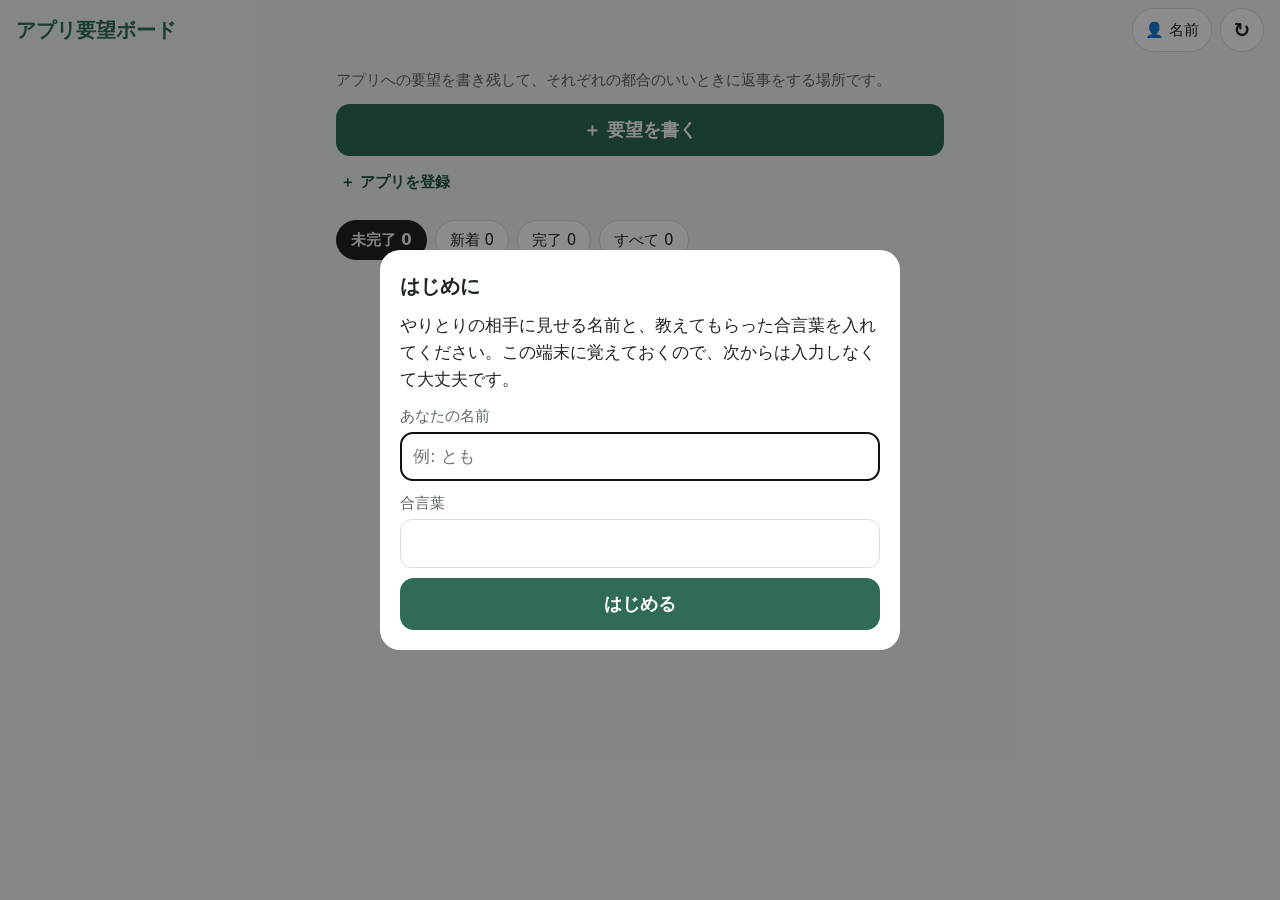
==== index.html @ 2dc2fb6a "送る欄の下に、10分間は取り消せることを書いておく Co-Authored-By: Claude Opus 5.5 <noreply@anthropic.com>" ====
<!doctype html>
<html lang="ja">
<head>
  <meta charset="utf-8">
  <meta name="viewport" content="width=device-width, initial-scale=1, viewport-fit=cover">
  <title>アプリ要望ボード</title>
  <meta name="description" content="アプリへの要望を書き残して、それぞれのタイミングで返事をする場所">
  <meta name="theme-color" content="#2f6b55">
  <link rel="manifest" href="manifest.json">
  <link rel="icon" href="icon.svg" type="image/svg+xml">
  <link rel="apple-touch-icon" href="icon.svg">
  <meta name="apple-mobile-web-app-capable" content="yes">
  <meta name="apple-mobile-web-app-title" content="要望ボード">
  <!-- 画面とプログラムの版をそろえるため、直したら ?v= の数字を上げる -->
  <link rel="stylesheet" href="style.css?v=5">
</head>
<body>
  <!-- ヘッダー：アプリ名、自分の名前、読み込み直し -->
  <header class="app-header">
    <h1 class="app-title">アプリ要望ボード</h1>
    <div class="header-right">
      <button class="name-button" id="name-button" type="button" aria-label="名前と合言葉を変える"></button>
      <button class="icon-button" id="reload-button" type="button" aria-label="最新の内容を読み込む">↻</button>
    </div>
  </header>

  <main class="app-main">
    <p class="banner" id="banner" hidden></p>

    <!-- 一覧画面 -->
    <section class="view" id="view-list">
      <p class="lead">アプリへの要望を書き残して、それぞれの都合のいいときに返事をする場所です。</p>
      <button class="primary-button" id="open-form" type="button">＋ 要望を書く</button>

      <div class="filter-group" id="app-filter" role="group" aria-label="アプリで絞り込む"></div>
      <button class="text-button add-app-button" id="open-app-form" type="button">＋ アプリを登録</button>

      <!-- 絞り込み中のアプリ：URLを開く・変更する -->
      <div class="app-card" id="app-card" hidden></div>

      <div class="filter-group" id="status-filter" role="group" aria-label="状態で絞り込む"></div>

      <div class="item-list" id="item-list" aria-live="polite"></div>
    </section>

    <!-- 詳細画面（やりとり） -->
    <section class="view" id="view-detail" hidden>
      <button class="back-button" id="back-button" type="button">‹ 一覧にもどる</button>
      <article class="detail" id="detail"></article>

      <h2 class="section-title">やりとり</h2>
      <div class="thread" id="thread"></div>

      <form class="compose" id="reply-form">
        <label class="visually-hidden" for="reply-text">返事を書く</label>
        <div class="input-with-mic">
          <textarea class="text-input" id="reply-text" rows="3" maxlength="4000" placeholder="返事や質問、やってみた結果などを書く"></textarea>
          <button class="mic-button" type="button" data-mic-for="reply-text" aria-pressed="false" aria-label="声で入力する">🎤</button>
        </div>
        <p class="mic-hint" data-mic-hint-for="reply-text"></p>
        <div class="thumbs" id="reply-images"></div>
        <div class="compose-actions">
          <label class="secondary-button file-button">
            📷 画像をつける
            <input type="file" id="reply-file" accept="image/*" multiple hidden>
          </label>
          <button class="primary-button" id="reply-submit" type="submit">返事を送る</button>
        </div>
        <p class="undo-hint">間違えても、送ってから10分間は「取り消す」で消せます</p>
      </form>
    </section>
  </main>

  <!-- 要望を書く -->
  <dialog class="sheet" id="form-dialog" aria-labelledby="form-title">
    <form class="compose" id="item-form" method="dialog">
      <h2 id="form-title">要望を書く</h2>
      <label class="field">どのアプリ？
        <select class="text-field" id="item-app-select"></select>
      </label>
      <!-- 一覧にないアプリを選んだときだけ、名前を入れる欄を出す -->
      <label class="field" id="item-app-new" hidden>新しいアプリの名前
        <input class="text-field" type="text" id="item-app" maxlength="60" placeholder="例: VoiceFix">
      </label>
      <label class="field" for="item-body">内容（どの画面で、何が、どうなってほしいか）</label>
      <div class="input-with-mic">
        <textarea class="text-input" id="item-body" rows="5" maxlength="4000" required placeholder="例: 送信したあと、記録の画面にすぐ切り替わってほしい"></textarea>
        <button class="mic-button" type="button" data-mic-for="item-body" aria-pressed="false" aria-label="声で入力する">🎤</button>
      </div>
      <p class="mic-hint" data-mic-hint-for="item-body"></p>
      <div class="thumbs" id="item-images"></div>
      <label class="secondary-button file-button">
        📷 画像をつける（6枚まで）
        <input type="file" id="item-file" accept="image/*" multiple hidden>
      </label>
      <div class="compose-actions">
        <button class="text-button" id="form-cancel" type="button">やめる</button>
        <button class="primary-button" id="item-submit" type="submit" value="submit">書き残す</button>
      </div>
      <p class="undo-hint">間違えても、送ってから10分間は「取り消す」で消せます（相手が返事をする前まで）</p>
    </form>
  </dialog>

  <!-- アプリの登録（相手にも見える） -->
  <dialog class="sheet" id="app-dialog" aria-labelledby="app-dialog-title">
    <form class="compose" id="app-form" method="dialog">
      <h2 id="app-dialog-title">アプリを登録</h2>
      <p class="muted">登録したアプリは、相手の画面にも出ます。URL を入れておくと、ボードからそのアプリを開けます。</p>
      <label class="field">アプリ名
        <input class="text-field" type="text" id="app-name" maxlength="60" required placeholder="例: VoiceFix">
      </label>
      <label class="field">URL（なくてもOK）
        <input class="text-field" type="text" id="app-url" maxlength="500" inputmode="url" placeholder="https://…">
      </label>
      <div class="compose-actions">
        <button class="text-button" id="app-cancel" type="button">やめる</button>
        <button class="primary-button" id="app-submit" type="submit" value="submit">登録する</button>
      </div>
    </form>
  </dialog>

  <!-- はじめに：名前と合言葉 -->
  <dialog class="sheet" id="setup-dialog" aria-labelledby="setup-title">
    <form class="compose" id="setup-form" method="dialog">
      <h2 id="setup-title">はじめに</h2>
      <p>やりとりの相手に見せる名前と、教えてもらった合言葉を入れてください。この端末に覚えておくので、次からは入力しなくて大丈夫です。</p>
      <label class="field">あなたの名前
        <input class="text-field" type="text" id="setup-name" maxlength="30" required autocomplete="nickname" placeholder="例: とも">
      </label>
      <label class="field">合言葉
        <input class="text-field" type="password" id="setup-pass" maxlength="100" required autocomplete="off">
      </label>
      <p class="form-error" id="setup-error" role="alert"></p>
      <div class="compose-actions">
        <button class="text-button" id="setup-cancel" type="button" hidden>やめる</button>
        <button class="primary-button" id="setup-submit" type="submit" value="submit">はじめる</button>
      </div>
    </form>
  </dialog>

  <!-- 画像の拡大表示 -->
  <div class="lightbox" id="lightbox" hidden role="dialog" aria-label="画像の拡大">
    <img id="lightbox-img" alt="添付画像の拡大">
  </div>

  <div class="toast" id="toast" role="status" hidden></div>

  <script src="app.js?v=5"></script>
</body>
</html>
---- style.css ----
/* ===== 色やサイズの共通設定 ===== */
:root {
  --color-bg: #f1f5f2;
  --color-surface: #ffffff;
  --color-text: #1d2622;
  --color-muted: #5b6862;
  --color-border: #d5ded8;
  --color-accent: #2f6b55;
  --color-accent-strong: #24543f;
  --color-accent-soft: #dcebe3;
  --color-new: #d2462f;
  --color-listening: #e0373b;
  --status-todo: #5b6862;
  --status-doing: #2d5c8f;
  --status-review: #9a6a00;
  --status-done: #3d7a3a;
  --radius: 14px;
  color-scheme: light;
}

/* ダークモード */
@media (prefers-color-scheme: dark) {
  :root:not([data-theme="light"]) {
    --color-bg: #131916;
    --color-surface: #1c2420;
    --color-text: #e6ede8;
    --color-muted: #a9b7af;
    --color-border: #2f3a35;
    --color-accent: #86c7ae;
    --color-accent-strong: #a3d8c3;
    --color-accent-soft: #23352e;
    --color-new: #ff7a63;
    --color-listening: #ff5a5e;
    --status-todo: #a9b7af;
    --status-doing: #8db6e6;
    --status-review: #e2b85a;
    --status-done: #8fcb86;
    color-scheme: dark;
  }
}

:root[data-theme="dark"] {
  --color-bg: #131916;
  --color-surface: #1c2420;
  --color-text: #e6ede8;
  --color-muted: #a9b7af;
  --color-border: #2f3a35;
  --color-accent: #86c7ae;
  --color-accent-strong: #a3d8c3;
  --color-accent-soft: #23352e;
  --color-new: #ff7a63;
  --color-listening: #ff5a5e;
  --status-todo: #a9b7af;
  --status-doing: #8db6e6;
  --status-review: #e2b85a;
  --status-done: #8fcb86;
  color-scheme: dark;
}

/* ===== 基本 ===== */
* {
  box-sizing: border-box;
}

body {
  margin: 0;
  background: var(--color-bg);
  color: var(--color-text);
  font-family: "Hiragino Sans", "Noto Sans JP", "Yu Gothic UI", system-ui, sans-serif;
  font-size: 17px;
  line-height: 1.6;
  -webkit-tap-highlight-color: transparent;
}

button,
input,
select,
textarea {
  font: inherit;
  color: inherit;
}

button,
select {
  cursor: pointer;
}

[hidden] {
  display: none !important;
}

.visually-hidden {
  position: absolute;
  width: 1px;
  height: 1px;
  overflow: hidden;
  clip: rect(0 0 0 0);
  white-space: nowrap;
}

/* ===== ヘッダー ===== */
.app-header {
  position: sticky;
  top: 0;
  z-index: 10;
  display: flex;
  align-items: center;
  justify-content: space-between;
  gap: 8px;
  padding: calc(8px + env(safe-area-inset-top)) 16px 8px;
  background: var(--color-bg);
}

.app-title {
  margin: 0;
  font-size: 20px;
  font-weight: 800;
  color: var(--color-accent);
  white-space: nowrap;
}

.header-right {
  display: flex;
  align-items: center;
  gap: 8px;
  min-width: 0;
}

.name-button {
  min-height: 44px;
  max-width: 40vw;
  padding: 0 12px;
  overflow: hidden;
  border: 1px solid var(--color-border);
  border-radius: 999px;
  background: var(--color-surface);
  font-size: 15px;
  text-overflow: ellipsis;
  white-space: nowrap;
}

.icon-button {
  flex: none;
  width: 44px;
  height: 44px;
  border: 1px solid var(--color-border);
  border-radius: 50%;
  background: var(--color-surface);
  font-size: 20px;
  font-weight: 700;
}

/* ===== メイン ===== */
.app-main {
  max-width: 640px;
  margin: 0 auto;
  padding: 8px 16px calc(32px + env(safe-area-inset-bottom));
}

.banner {
  margin: 0 0 12px;
  padding: 10px 14px;
  border: 1px dashed var(--color-border);
  border-radius: var(--radius);
  background: var(--color-surface);
  color: var(--color-muted);
  font-size: 15px;
}

.lead {
  margin: 0 0 12px;
  color: var(--color-muted);
  font-size: 15px;
}

.muted {
  color: var(--color-muted);
  font-size: 15px;
}

/* ===== ボタン ===== */
.primary-button {
  width: 100%;
  min-height: 52px;
  border: none;
  border-radius: var(--radius);
  background: var(--color-accent);
  color: #fff;
  font-size: 18px;
  font-weight: 800;
}

:root[data-theme="dark"] .primary-button {
  color: #10201a;
}

@media (prefers-color-scheme: dark) {
  :root:not([data-theme="light"]) .primary-button {
    color: #10201a;
  }
}

.primary-button:disabled {
  opacity: 0.5;
  cursor: not-allowed;
}

.secondary-button {
  display: inline-flex;
  align-items: center;
  justify-content: center;
  min-height: 44px;
  padding: 8px 16px;
  border: 1px solid var(--color-accent);
  border-radius: 12px;
  background: var(--color-surface);
  color: var(--color-accent-strong);
  font-weight: 700;
}

.file-button {
  cursor: pointer;
}

.text-button {
  min-height: 44px;
  padding: 0 16px;
  border: none;
  background: none;
  color: var(--color-muted);
  text-decoration: underline;
}

.back-button {
  min-height: 44px;
  margin-bottom: 8px;
  padding: 0;
  border: none;
  background: none;
  color: var(--color-accent-strong);
  font-weight: 700;
}

/* ===== 絞り込み ===== */
.filter-group {
  display: flex;
  flex-wrap: wrap;
  gap: 8px;
  margin-top: 16px;
}

.filter-group + .filter-group {
  margin-top: 8px;
}

.chip {
  min-height: 40px;
  padding: 4px 14px;
  border: 1px solid var(--color-border);
  border-radius: 999px;
  background: var(--color-surface);
  font-size: 15px;
}

.chip[aria-pressed="true"] {
  border-color: var(--color-text);
  background: var(--color-text);
  color: var(--color-bg);
  font-weight: 700;
}

/* ===== アプリの登録・リンク ===== */
.add-app-button {
  margin-top: 4px;
  padding: 0 4px;
  color: var(--color-accent-strong);
  font-size: 15px;
  font-weight: 700;
  text-decoration: none;
}

.app-card {
  display: flex;
  flex-wrap: wrap;
  align-items: center;
  gap: 4px 12px;
  margin-top: 8px;
  padding: 10px 14px;
  border: 1px solid var(--color-border);
  border-radius: var(--radius);
  background: var(--color-surface);
}

.app-card-name {
  overflow-wrap: anywhere;
}

.app-card .text-button {
  min-height: 40px;
  padding: 0 4px;
  font-size: 14px;
}

.app-link {
  display: inline-flex;
  align-items: center;
  min-height: 40px;
  color: var(--color-accent-strong);
  font-weight: 700;
}

.detail-app {
  display: inline-flex;
  flex-wrap: wrap;
  align-items: center;
  gap: 4px 10px;
}

/* ===== 一覧 ===== */
.item-list {
  display: flex;
  flex-direction: column;
  gap: 10px;
  margin-top: 16px;
}

.item-card {
  display: flex;
  flex-direction: column;
  gap: 6px;
  width: 100%;
  padding: 14px 16px;
  border: 1px solid var(--color-border);
  border-radius: var(--radius);
  background: var(--color-surface);
  text-align: left;
}

.item-card:hover {
  border-color: var(--color-muted);
}

.item-title {
  display: flex;
  align-items: center;
  gap: 8px;
  min-width: 0;
  font-weight: 700;
}

.item-title-text {
  overflow: hidden;
  text-overflow: ellipsis;
  white-space: nowrap;
}

.new-tag {
  flex: none;
  padding: 0 6px;
  border-radius: 4px;
  background: var(--color-new);
  color: #fff;
  font-size: 12px;
  font-weight: 800;
  letter-spacing: 0.05em;
}

.item-meta {
  display: flex;
  flex-wrap: wrap;
  align-items: center;
  gap: 6px 10px;
  font-size: 14px;
  color: var(--color-muted);
}

.item-last {
  overflow: hidden;
  color: var(--color-muted);
  font-size: 14px;
  text-overflow: ellipsis;
  white-space: nowrap;
}

.app-tag {
  padding: 0 8px;
  border-radius: 6px;
  background: var(--color-accent-soft);
  color: var(--color-accent-strong);
  font-size: 14px;
  font-weight: 700;
  overflow-wrap: anywhere;
}

.status-pill {
  padding: 0 10px;
  border: 1px solid currentColor;
  border-radius: 999px;
  font-size: 13px;
  font-weight: 700;
  white-space: nowrap;
}

.status-pill[data-status="未着手"] { color: var(--status-todo); }
.status-pill[data-status="対応中"] { color: var(--status-doing); }
.status-pill[data-status="確認待ち"] { color: var(--status-review); }
.status-pill[data-status="完了"] { color: var(--status-done); }

.empty {
  display: flex;
  flex-direction: column;
  gap: 4px;
  padding: 28px 20px;
  border: 1px dashed var(--color-border);
  border-radius: var(--radius);
  color: var(--color-muted);
  text-align: center;
}

.empty strong {
  color: var(--color-text);
  font-size: 18px;
}

/* ===== 詳細 ===== */
.detail {
  display: flex;
  flex-direction: column;
  gap: 12px;
  padding: 16px;
  border: 1px solid var(--color-border);
  border-radius: var(--radius);
  background: var(--color-surface);
}

.detail-head {
  display: flex;
  flex-wrap: wrap;
  align-items: center;
  justify-content: space-between;
  gap: 8px;
}

.status-select {
  display: inline-flex;
  align-items: center;
  gap: 6px;
  color: var(--color-muted);
  font-size: 15px;
}

.status-select select {
  min-height: 40px;
  padding: 4px 8px;
  border: 1px solid var(--color-border);
  border-radius: 8px;
  background: var(--color-surface);
}

.detail-body {
  margin: 0;
  font-size: 18px;
  white-space: pre-wrap;
  overflow-wrap: anywhere;
}

.detail-who {
  margin: 0;
  color: var(--color-muted);
  font-size: 14px;
}

.section-title {
  margin: 24px 0 8px;
  font-size: 16px;
  color: var(--color-muted);
}

.thread {
  display: flex;
  flex-direction: column;
  gap: 10px;
}

.message {
  max-width: 90%;
  padding: 10px 14px;
  border: 1px solid var(--color-border);
  border-radius: var(--radius);
  background: var(--color-surface);
}

.message.is-mine {
  align-self: flex-end;
  border-color: transparent;
  background: var(--color-accent-soft);
}

.message.is-system {
  align-self: center;
  max-width: 100%;
  padding: 2px 8px;
  border: none;
  background: none;
  color: var(--color-muted);
  font-size: 14px;
  text-align: center;
}

.message-head {
  color: var(--color-muted);
  font-size: 13px;
}

.message-text {
  margin: 2px 0 0;
  white-space: pre-wrap;
  overflow-wrap: anywhere;
}

.message.is-system .message-text {
  margin: 0;
}

/* ===== 書く欄 ===== */
.compose {
  display: flex;
  flex-direction: column;
  gap: 10px;
  margin-top: 16px;
}

.compose h2 {
  margin: 0;
  font-size: 20px;
}

.compose p {
  margin: 0;
}

.field {
  display: flex;
  flex-direction: column;
  gap: 4px;
  color: var(--color-muted);
  font-size: 15px;
}

.text-field,
.text-input {
  width: 100%;
  padding: 10px 12px;
  border: 1px solid var(--color-border);
  border-radius: 12px;
  background: var(--color-surface);
  color: var(--color-text);
  font-size: 17px;
}

.text-input {
  resize: vertical;
}

.input-with-mic {
  position: relative;
}

.input-with-mic .text-input {
  padding-right: 60px;
}

.mic-button {
  position: absolute;
  top: 6px;
  right: 6px;
  width: 44px;
  height: 44px;
  border: none;
  border-radius: 50%;
  background: var(--color-accent-soft);
  font-size: 20px;
}

.mic-button.is-listening {
  background: var(--color-listening);
  animation: pulse 1.2s ease-in-out infinite;
}

@keyframes pulse {
  50% { transform: scale(1.08); }
}

@media (prefers-reduced-motion: reduce) {
  .mic-button.is-listening {
    animation: none;
  }
}

.mic-hint {
  min-height: 0;
  color: var(--color-muted);
  font-size: 14px;
}

.mic-hint:empty {
  display: none;
}

.compose-actions {
  display: flex;
  flex-wrap: wrap;
  align-items: center;
  justify-content: flex-end;
  gap: 8px;
}

.compose-actions .primary-button {
  flex: 1 1 180px;
  width: auto;
}

.form-error {
  color: var(--color-new);
  font-size: 15px;
}

.form-error:empty {
  display: none;
}

/* ===== 画像 ===== */
.thumbs {
  display: flex;
  flex-wrap: wrap;
  gap: 8px;
}

.thumbs:empty {
  display: none;
}

.thumb {
  position: relative;
  display: block;
  width: 96px;
  height: 72px;
  padding: 0;
  overflow: hidden;
  border: 1px solid var(--color-border);
  border-radius: 8px;
  background: var(--color-bg);
}

.thumb img {
  display: block;
  width: 100%;
  height: 100%;
  object-fit: cover;
}

.thumb.is-loading {
  animation: loading 1.2s ease-in-out infinite;
}

@keyframes loading {
  50% { opacity: 0.5; }
}

.thumb-error {
  display: grid;
  place-items: center;
  height: 100%;
  color: var(--color-muted);
  font-size: 12px;
}

.thumb-remove {
  position: absolute;
  top: 4px;
  right: 4px;
  width: 26px;
  height: 26px;
  padding: 0;
  border: none;
  border-radius: 50%;
  background: var(--color-text);
  color: var(--color-bg);
  font-size: 16px;
  line-height: 26px;
}

.lightbox {
  position: fixed;
  inset: 0;
  z-index: 30;
  display: grid;
  place-items: center;
  padding: 16px;
  background: rgb(0 0 0 / 0.85);
  cursor: zoom-out;
}

.lightbox img {
  max-width: 100%;
  max-height: 100%;
  border-radius: 8px;
}

/* ===== ダイアログ ===== */
.sheet {
  width: calc(100% - 32px);
  max-width: 520px;
  max-height: calc(100dvh - 32px);
  padding: 20px;
  border: none;
  border-radius: 20px;
  background: var(--color-surface);
  color: var(--color-text);
}

.sheet::backdrop {
  background: rgb(0 0 0 / 0.45);
}

.sheet .compose {
  margin-top: 0;
}

/* ===== お知らせ ===== */
.toast {
  position: fixed;
  left: 50%;
  bottom: calc(20px + env(safe-area-inset-bottom));
  z-index: 40;
  max-width: calc(100% - 32px);
  padding: 8px 16px;
  border-radius: 999px;
  background: var(--color-text);
  color: var(--color-bg);
  font-size: 15px;
  transform: translateX(-50%);
}

/* お知らせの横の「取り消す」 */
.toast:has(.toast-action) {
  display: flex;
  align-items: center;
  white-space: nowrap;
}

.toast-action {
  min-height: 44px;
  margin: -8px -8px -8px 12px;
  padding: 0 12px;
  border: none;
  background: none;
  color: var(--color-bg);
  font: inherit;
  font-weight: bold;
  text-decoration: underline;
}

/* 自分が書いてすぐの要望・返事の「取り消す」 */
.undo-button {
  min-height: 32px;
  margin-left: 8px;
  padding: 0 6px;
  border: none;
  background: none;
  color: var(--color-muted);
  font: inherit;
  text-decoration: underline;
}

.undo-button[data-confirm] {
  color: var(--color-new);
  font-weight: bold;
}

/* 送る欄の下の「取り消せます」の説明 */
.undo-hint {
  margin: 0;
  color: var(--color-muted);
  font-size: 14px;
  text-align: right;
}
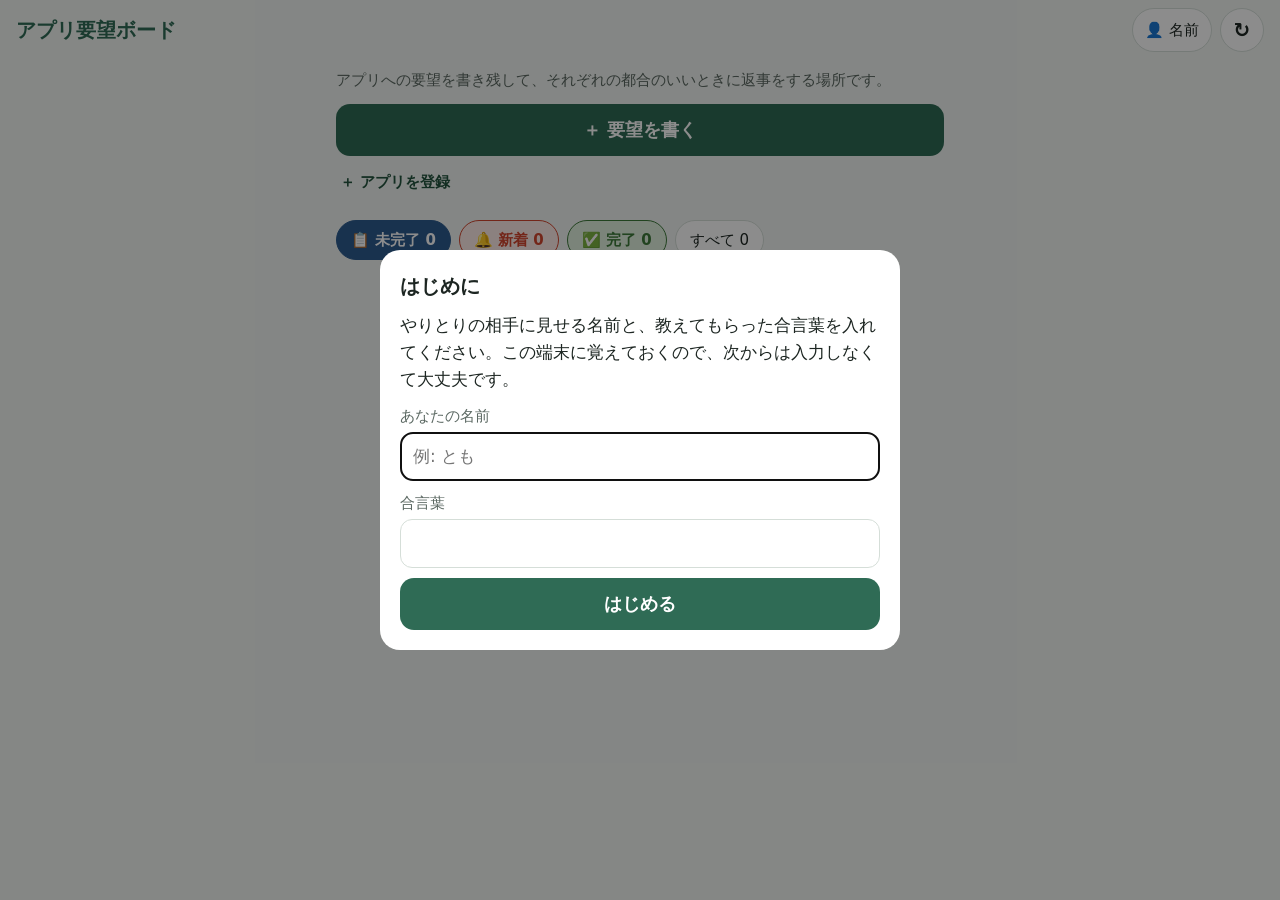
==== commit 64376666: "一覧の絞り込み（未完了・新着・完了）を色と絵文字で見分けられるようにする Co-Authored-By: Claude Opus 5.5 <noreply@anthropic.com>" ====
--- a/index.html
+++ b/index.html
@@ -12,7 +12,7 @@
   <meta name="apple-mobile-web-app-capable" content="yes">
   <meta name="apple-mobile-web-app-title" content="要望ボード">
   <!-- 画面とプログラムの版をそろえるため、直したら ?v= の数字を上げる -->
-  <link rel="stylesheet" href="style.css?v=5">
+  <link rel="stylesheet" href="style.css?v=9">
 </head>
 <body>
   <!-- ヘッダー：アプリ名、自分の名前、読み込み直し -->
@@ -30,6 +30,8 @@
     <!-- 一覧画面 -->
     <section class="view" id="view-list">
       <p class="lead">アプリへの要望を書き残して、それぞれの都合のいいときに返事をする場所です。</p>
+      <!-- 前回見たあとに相手が書いた・更新したものをまとめて知らせる -->
+      <div class="news-card" id="news-card" role="status" hidden></div>
       <button class="primary-button" id="open-form" type="button">＋ 要望を書く</button>
 
       <div class="filter-group" id="app-filter" role="group" aria-label="アプリで絞り込む"></div>
@@ -145,6 +147,6 @@
 
   <div class="toast" id="toast" role="status" hidden></div>
 
-  <script src="app.js?v=5"></script>
+  <script src="app.js?v=9"></script>
 </body>
 </html>
--- a/style.css
+++ b/style.css
@@ -14,6 +14,11 @@
   --status-doing: #2d5c8f;
   --status-review: #9a6a00;
   --status-done: #3d7a3a;
+  --status-todo-soft: #eceff0;
+  --status-doing-soft: #e2ecf8;
+  --status-review-soft: #fbf0d6;
+  --status-done-soft: #e1f0df;
+  --color-new-soft: #fdece8;
   --radius: 14px;
   color-scheme: light;
 }
@@ -35,6 +40,11 @@
     --status-doing: #8db6e6;
     --status-review: #e2b85a;
     --status-done: #8fcb86;
+    --status-todo-soft: #262e2a;
+    --status-doing-soft: #1d2b3b;
+    --status-review-soft: #3a3020;
+    --status-done-soft: #1f3320;
+    --color-new-soft: #3a231e;
     color-scheme: dark;
   }
 }
@@ -54,6 +64,11 @@
   --status-doing: #8db6e6;
   --status-review: #e2b85a;
   --status-done: #8fcb86;
+  --status-todo-soft: #262e2a;
+  --status-doing-soft: #1d2b3b;
+  --status-review-soft: #3a3020;
+  --status-done-soft: #1f3320;
+  --color-new-soft: #3a231e;
   color-scheme: dark;
 }
 
@@ -340,6 +355,17 @@
   border-color: var(--color-muted);
 }
 
+/* 相手が新しく書いた要望・更新した要望は、左の太い線と背景色で目立たせる */
+.item-card.is-added,
+.item-card.is-updated {
+  border-color: var(--color-new);
+  border-left-width: 6px;
+}
+
+.item-card.is-added {
+  background: var(--color-new-soft);
+}
+
 .item-title {
   display: flex;
   align-items: center;
@@ -356,11 +382,11 @@
 
 .new-tag {
   flex: none;
-  padding: 0 6px;
+  padding: 1px 8px;
   border-radius: 4px;
   background: var(--color-new);
-  color: #fff;
-  font-size: 12px;
+  color: var(--color-surface);
+  font-size: 13px;
   font-weight: 800;
   letter-spacing: 0.05em;
 }
@@ -392,19 +418,22 @@
   overflow-wrap: anywhere;
 }
 
+/* 状態のバッジ（色付きの背景＋絵文字で見分ける） */
 .status-pill {
-  padding: 0 10px;
+  padding: 2px 10px;
   border: 1px solid currentColor;
   border-radius: 999px;
+  background: var(--status-soft);
+  color: var(--status-color);
   font-size: 13px;
   font-weight: 700;
   white-space: nowrap;
 }
 
-.status-pill[data-status="未着手"] { color: var(--status-todo); }
-.status-pill[data-status="対応中"] { color: var(--status-doing); }
-.status-pill[data-status="確認待ち"] { color: var(--status-review); }
-.status-pill[data-status="完了"] { color: var(--status-done); }
+[data-status="未着手"] { --status-color: var(--status-todo); --status-soft: var(--status-todo-soft); }
+[data-status="対応中"] { --status-color: var(--status-doing); --status-soft: var(--status-doing-soft); }
+[data-status="確認待ち"] { --status-color: var(--status-review); --status-soft: var(--status-review-soft); }
+[data-status="完了"] { --status-color: var(--status-done); --status-soft: var(--status-done-soft); }
 
 .empty {
   display: flex;
@@ -452,9 +481,11 @@
 .status-select select {
   min-height: 40px;
   padding: 4px 8px;
-  border: 1px solid var(--color-border);
+  border: 2px solid var(--status-color, var(--color-border));
   border-radius: 8px;
-  background: var(--color-surface);
+  background: var(--status-soft, var(--color-surface));
+  color: var(--status-color, var(--color-text));
+  font-weight: 700;
 }
 
 .detail-body {
@@ -494,6 +525,16 @@
   align-self: flex-end;
   border-color: transparent;
   background: var(--color-accent-soft);
+}
+
+/* 前に開いたあとに相手が書いた返事 */
+.message.is-new {
+  border: 2px solid var(--color-new);
+  background: var(--color-new-soft);
+}
+
+.message-head .new-tag {
+  margin-right: 6px;
 }
 
 .message.is-system {
@@ -785,3 +826,97 @@
   font-size: 14px;
   text-align: right;
 }
+
+/* 要望・返事を直す欄 */
+.edit-box {
+  display: grid;
+  gap: 8px;
+  margin: 6px 0;
+}
+
+/* 前回見たあとの新着をまとめたお知らせ */
+.news-card {
+  display: grid;
+  gap: 8px;
+  margin-bottom: 16px;
+  padding: 14px 16px;
+  border: 2px solid var(--color-new);
+  border-radius: var(--radius);
+  background: var(--color-new-soft);
+}
+
+.news-head {
+  display: flex;
+  align-items: flex-start;
+  justify-content: space-between;
+  gap: 8px;
+}
+
+.news-title {
+  font-size: 17px;
+}
+
+.news-close {
+  flex: none;
+  min-width: 44px;
+  min-height: 44px;
+  margin: -10px -10px 0 0;
+  border: none;
+  background: none;
+  color: var(--color-muted);
+  font-size: 22px;
+}
+
+.news-summary {
+  margin: 0;
+  font-weight: 700;
+}
+
+.news-list {
+  display: grid;
+  gap: 6px;
+}
+
+.news-row {
+  display: grid;
+  gap: 2px;
+  width: 100%;
+  padding: 8px 12px;
+  border: 1px solid var(--color-border);
+  border-radius: 8px;
+  background: var(--color-surface);
+  color: var(--color-text);
+  text-align: left;
+}
+
+.news-row-title {
+  overflow: hidden;
+  font-weight: 700;
+  text-overflow: ellipsis;
+  white-space: nowrap;
+}
+
+.news-row-note {
+  color: var(--color-muted);
+  font-size: 14px;
+}
+
+/* 状態の絞り込み（未完了は青、新着は赤、完了は緑。選んでいるものは塗りつぶす） */
+.chip[data-filter="open"] { --chip-color: var(--status-doing); --chip-soft: var(--status-doing-soft); }
+.chip[data-filter="unread"] { --chip-color: var(--color-new); --chip-soft: var(--color-new-soft); }
+.chip[data-filter="done"] { --chip-color: var(--status-done); --chip-soft: var(--status-done-soft); }
+
+.chip[data-filter="open"],
+.chip[data-filter="unread"],
+.chip[data-filter="done"] {
+  border-color: var(--chip-color);
+  background: var(--chip-soft);
+  color: var(--chip-color);
+  font-weight: 700;
+}
+
+.chip[data-filter][aria-pressed="true"] {
+  border-color: var(--chip-color, var(--color-text));
+  background: var(--chip-color, var(--color-text));
+  color: var(--color-surface);
+}
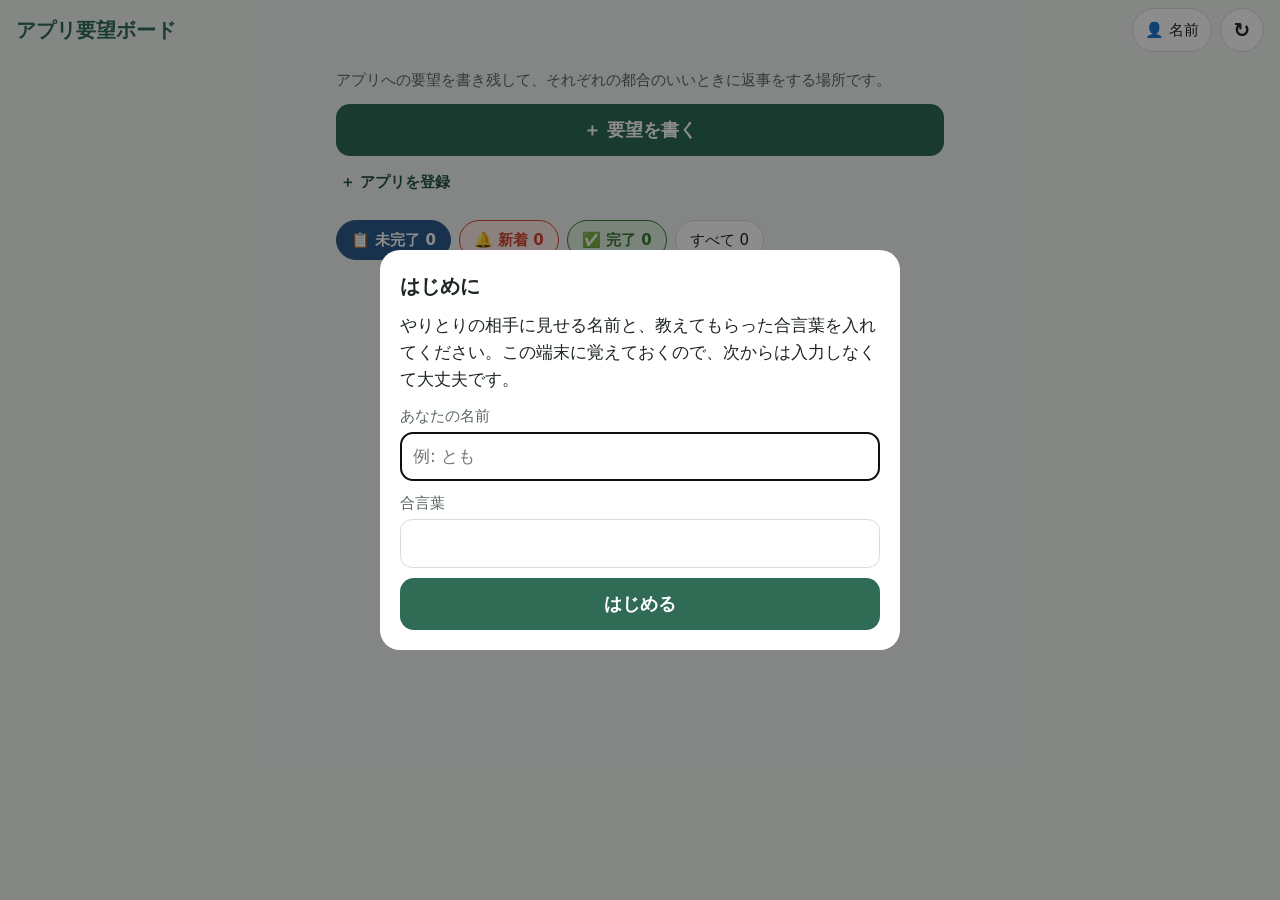
==== commit cb627977: "iPhone で入力欄を押したときに画面が拡大されてはみ出さないよう、入力欄の文字を16pxにする Co-Authored-By: Claude Opus 5.5 <noreply@anthropic" ====
--- a/index.html
+++ b/index.html
@@ -12,7 +12,7 @@
   <meta name="apple-mobile-web-app-capable" content="yes">
   <meta name="apple-mobile-web-app-title" content="要望ボード">
   <!-- 画面とプログラムの版をそろえるため、直したら ?v= の数字を上げる -->
-  <link rel="stylesheet" href="style.css?v=9">
+  <link rel="stylesheet" href="style.css?v=11">
 </head>
 <body>
   <!-- ヘッダー：アプリ名、自分の名前、読み込み直し -->
--- a/style.css
+++ b/style.css
@@ -920,3 +920,188 @@
   background: var(--chip-color, var(--color-text));
   color: var(--color-surface);
 }
+
+/* ===== スマホの幅（480px まで）：文字と余白を小さくして、一画面に多く見えるようにする ===== */
+@media (max-width: 480px) {
+  body {
+    font-size: 15px;
+    line-height: 1.5;
+  }
+
+  .app-header {
+    padding: calc(6px + env(safe-area-inset-top)) 12px 6px;
+  }
+
+  .app-title {
+    font-size: 17px;
+  }
+
+  .name-button {
+    min-height: 36px;
+    padding: 0 10px;
+    font-size: 13px;
+  }
+
+  .icon-button {
+    width: 36px;
+    height: 36px;
+    font-size: 16px;
+  }
+
+  .app-main {
+    padding: 4px 12px calc(24px + env(safe-area-inset-bottom));
+  }
+
+  .lead {
+    margin-bottom: 8px;
+    font-size: 13px;
+  }
+
+  .primary-button {
+    min-height: 44px;
+    font-size: 16px;
+  }
+
+  /* 絞り込みは折り返さず、横にスクロールする1行にまとめる */
+  .filter-group {
+    flex-wrap: nowrap;
+    gap: 6px;
+    margin-top: 10px;
+    margin-inline: -12px;
+    padding-inline: 12px;
+    overflow-x: auto;
+    scrollbar-width: none;
+  }
+
+  .filter-group::-webkit-scrollbar {
+    display: none;
+  }
+
+  .filter-group + .filter-group {
+    margin-top: 6px;
+  }
+
+  .chip {
+    flex: none;
+    min-height: 34px;
+    padding: 2px 12px;
+    font-size: 13px;
+    white-space: nowrap;
+  }
+
+  .add-app-button {
+    min-height: 32px;
+    margin-top: 2px;
+    font-size: 13px;
+  }
+
+  .item-list {
+    gap: 8px;
+    margin-top: 10px;
+  }
+
+  .item-card {
+    gap: 4px;
+    padding: 10px 12px;
+  }
+
+  .item-title {
+    font-size: 15px;
+  }
+
+  .item-meta,
+  .item-last,
+  .app-tag {
+    font-size: 12px;
+  }
+
+  .status-pill,
+  .new-tag {
+    font-size: 11px;
+  }
+
+  /* 前回からの新着のお知らせ */
+  .news-card {
+    gap: 6px;
+    margin-bottom: 10px;
+    padding: 10px 12px;
+  }
+
+  .news-title {
+    font-size: 14px;
+  }
+
+  .news-summary {
+    font-size: 13px;
+  }
+
+  .news-row {
+    padding: 6px 10px;
+  }
+
+  .news-row-title {
+    font-size: 13px;
+  }
+
+  .news-row-note {
+    font-size: 12px;
+  }
+
+  .news-close {
+    min-width: 36px;
+    min-height: 36px;
+    margin: -8px -8px 0 0;
+    font-size: 18px;
+  }
+
+  .news-card .secondary-button {
+    min-height: 36px;
+    font-size: 13px;
+  }
+
+  /* 詳細とやりとり */
+  .detail {
+    gap: 8px;
+    padding: 12px;
+  }
+
+  .detail-body {
+    font-size: 15px;
+  }
+
+  .detail-who,
+  .message-head,
+  .undo-hint {
+    font-size: 12px;
+  }
+
+  .status-select {
+    font-size: 13px;
+  }
+
+  .status-select select {
+    min-height: 34px;
+    font-size: 13px;
+  }
+
+  .section-title {
+    margin: 16px 0 6px;
+    font-size: 14px;
+  }
+
+  .message {
+    padding: 8px 12px;
+  }
+
+  .compose h2 {
+    font-size: 17px;
+  }
+
+  /* iPhone は入力欄の文字が16pxより小さいと、押したときに画面を拡大してはみ出して見えるので、入力欄だけ16pxにする */
+  input,
+  select,
+  textarea,
+  .status-select select {
+    font-size: 16px;
+  }
+}
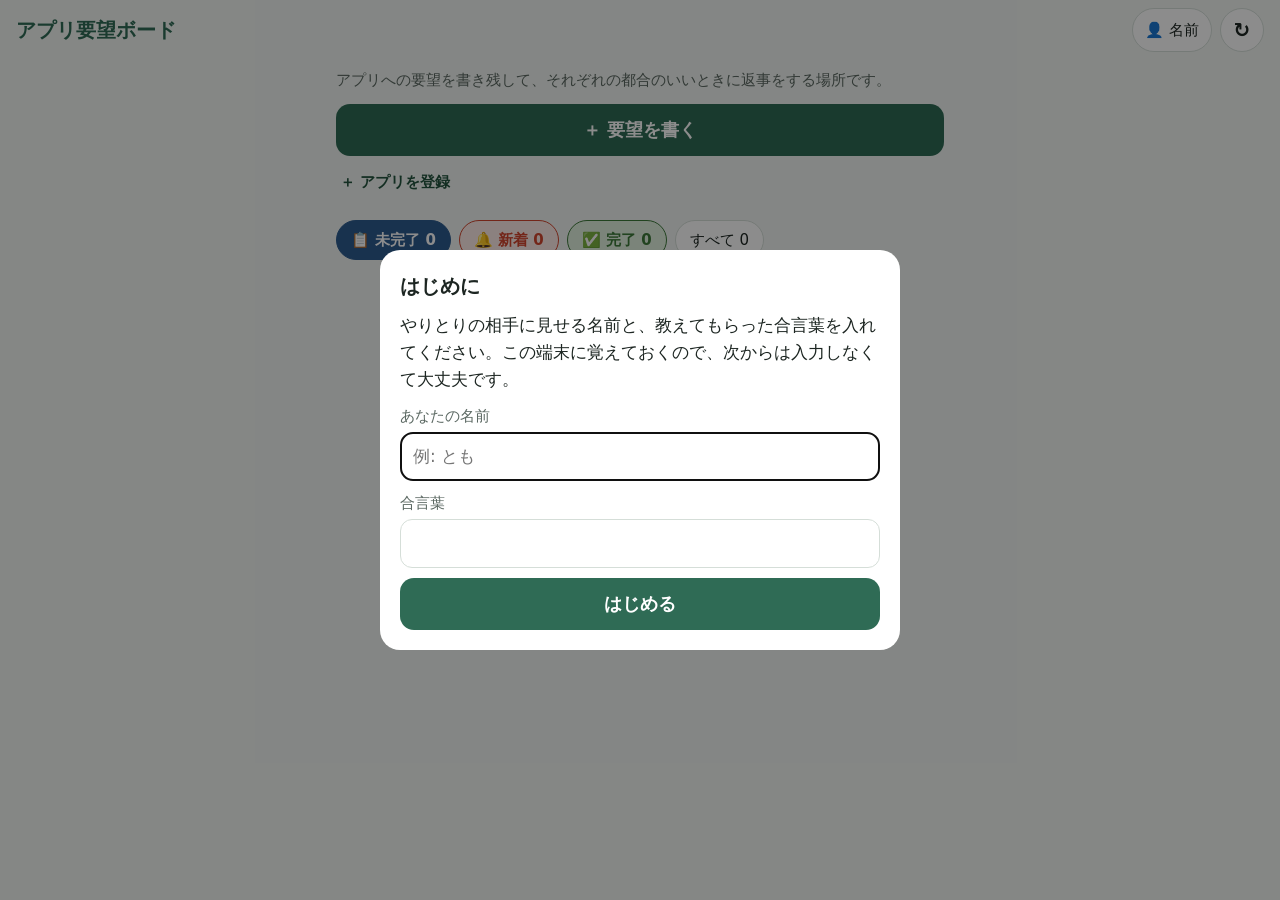
==== commit b16d136f: "iPhone で長い題名の要望カードが画面の右にはみ出さないよう、カードの幅を画面に合わせる Co-Authored-By: Claude Opus 5.5 <noreply@anthropic.co" ====
--- a/index.html
+++ b/index.html
@@ -12,7 +12,7 @@
   <meta name="apple-mobile-web-app-capable" content="yes">
   <meta name="apple-mobile-web-app-title" content="要望ボード">
   <!-- 画面とプログラムの版をそろえるため、直したら ?v= の数字を上げる -->
-  <link rel="stylesheet" href="style.css?v=11">
+  <link rel="stylesheet" href="style.css?v=12">
 </head>
 <body>
   <!-- ヘッダー：アプリ名、自分の名前、読み込み直し -->
--- a/style.css
+++ b/style.css
@@ -344,6 +344,10 @@
   flex-direction: column;
   gap: 6px;
   width: 100%;
+  /* iPhone の Safari はボタンを中身（長い題名）に合わせて広げるので、画面の幅で止める */
+  min-width: 0;
+  max-width: 100%;
+  overflow: hidden;
   padding: 14px 16px;
   border: 1px solid var(--color-border);
   border-radius: var(--radius);
@@ -370,11 +374,14 @@
   display: flex;
   align-items: center;
   gap: 8px;
+  width: 100%;
   min-width: 0;
   font-weight: 700;
 }
 
 .item-title-text {
+  flex: 1;
+  min-width: 0;
   overflow: hidden;
   text-overflow: ellipsis;
   white-space: nowrap;
@@ -879,8 +886,12 @@
 
 .news-row {
   display: grid;
+  grid-template-columns: minmax(0, 1fr);
   gap: 2px;
   width: 100%;
+  min-width: 0;
+  max-width: 100%;
+  overflow: hidden;
   padding: 8px 12px;
   border: 1px solid var(--color-border);
   border-radius: 8px;
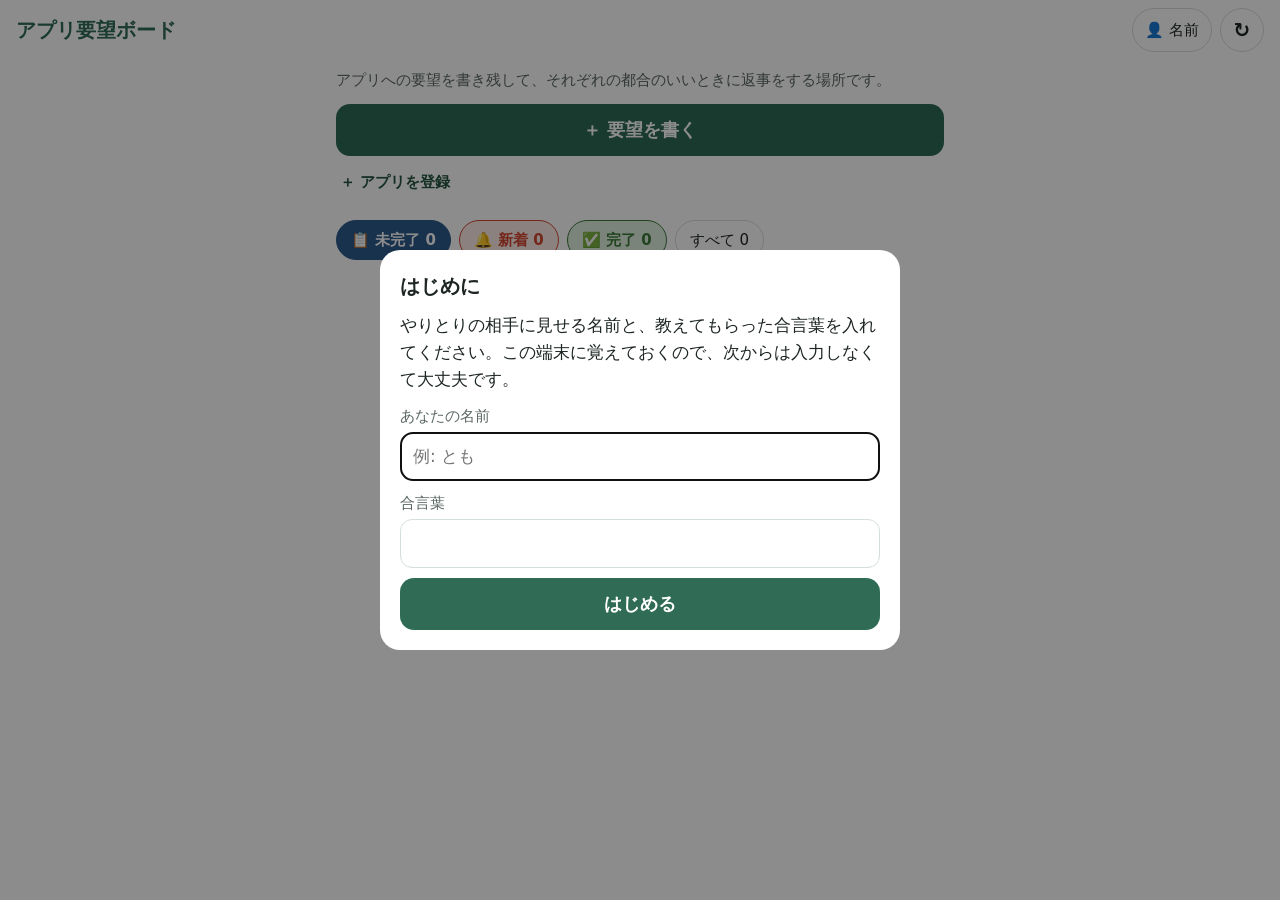
==== commit 044aa994: "背景を、色の付いた白から真っ白にする Co-Authored-By: Claude Opus 5.5 <noreply@anthropic.com>" ====
--- a/index.html
+++ b/index.html
@@ -12,7 +12,7 @@
   <meta name="apple-mobile-web-app-capable" content="yes">
   <meta name="apple-mobile-web-app-title" content="要望ボード">
   <!-- 画面とプログラムの版をそろえるため、直したら ?v= の数字を上げる -->
-  <link rel="stylesheet" href="style.css?v=12">
+  <link rel="stylesheet" href="style.css?v=13">
 </head>
 <body>
   <!-- ヘッダー：アプリ名、自分の名前、読み込み直し -->
--- a/style.css
+++ b/style.css
@@ -1,6 +1,6 @@
 /* ===== 色やサイズの共通設定 ===== */
 :root {
-  --color-bg: #f1f5f2;
+  --color-bg: #ffffff;
   --color-surface: #ffffff;
   --color-text: #1d2622;
   --color-muted: #5b6862;
